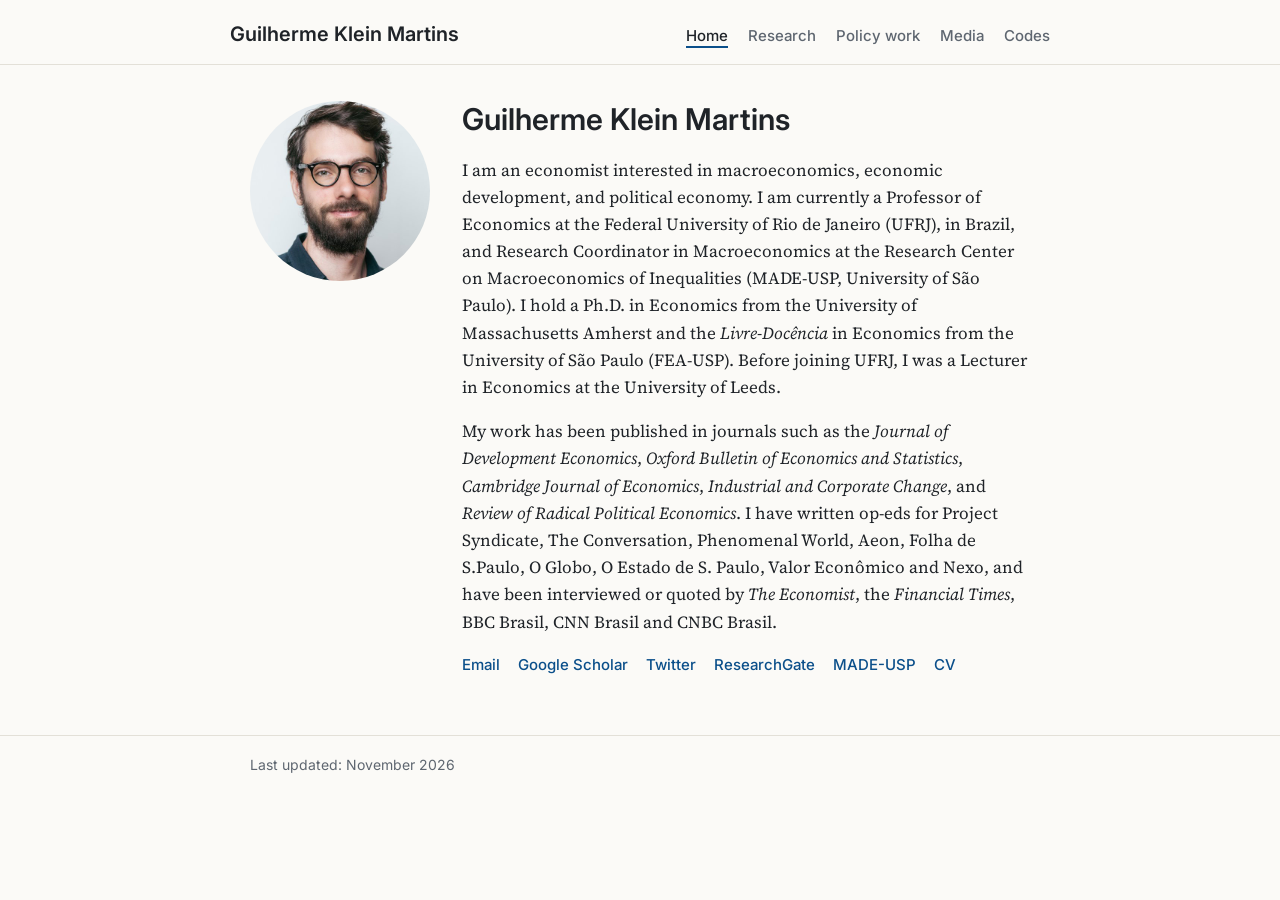
==== index.html @ a1e298c2 "Create personal website Co-Authored-By: Claude Opus 5.5 <noreply@anthropic.com> Claude-Session: http" ====
<!doctype html>
<html lang="en">
<head>
<meta charset="utf-8">
<meta name="viewport" content="width=device-width, initial-scale=1">
<title>Guilherme Klein Martins</title>
<meta name="description" content="Guilherme Klein Martins, economist. Professor of Economics at UFRJ and researcher at MADE-USP.">
<link rel="preconnect" href="https://fonts.googleapis.com">
<link rel="stylesheet" href="https://fonts.googleapis.com/css2?family=Inter:wght@400;500;600&family=Source+Serif+4:ital,wght@0,400;0,600;1,400&display=swap">
<link rel="stylesheet" href="style.css">
</head>
<body>
<header><div class="wrap top"><a class="name" href="index.html">Guilherme Klein Martins</a><nav><a href="index.html" class="on">Home</a><a href="research.html">Research</a><a href="policy.html">Policy work</a><a href="media.html">Media</a><a href="codes.html">Codes</a></nav></div></header>
<main><div class="wrap">
<div class="intro">
<img class="photo" src="photo.jpg" alt="Guilherme Klein Martins" onerror="this.style.display='none'">
<div>
<h1>Guilherme Klein Martins</h1>
<p>I am an economist interested in macroeconomics, economic development, and political economy. I am currently a Professor of Economics at the Federal University of Rio de Janeiro (UFRJ), in Brazil, and Research Coordinator in Macroeconomics at the Research Center on Macroeconomics of Inequalities (MADE-USP, University of São Paulo). I hold a Ph.D. in Economics from the University of Massachusetts Amherst and the <em>Livre-Docência</em> in Economics from the University of São Paulo (FEA-USP). Before joining UFRJ, I was a Lecturer in Economics at the University of Leeds.</p>
<p>My work has been published in journals such as the <em>Journal of Development Economics</em>, <em>Oxford Bulletin of Economics and Statistics</em>, <em>Cambridge Journal of Economics</em>, <em>Industrial and Corporate Change</em>, and <em>Review of Radical Political Economics</em>. I have written op-eds for Project Syndicate, The Conversation, Phenomenal World, Aeon, Folha de S.Paulo, O Globo, O Estado de S. Paulo, Valor Econômico and Nexo, and have been interviewed or quoted by <em>The Economist</em>, the <em>Financial Times</em>, BBC Brasil, CNN Brasil and CNBC Brasil.</p>
<div class="links">
<a href="mailto:guilherme.klein.martins@gmail.com">Email</a>
<a href="https://scholar.google.com/citations?user=_FDP_68AAAAJ">Google Scholar</a>
<a href="https://twitter.com/GuilhermeKlei11">Twitter</a>
<a href="https://www.researchgate.net/profile/Guilherme-Martins-44">ResearchGate</a>
<a href="https://madeusp.com.br/pessoas/guilherme-klein-martins/">MADE-USP</a>
<a href="https://drive.google.com/file/d/14YvDI-gSdBtUOQLkv0K410p8U2Zc8c98/view?usp=share_link">CV</a>
</div>
</div>
</div>
</div></main>
<footer><div class="wrap">Last updated: November 2026</div></footer>
</body>
</html>
---- style.css ----
:root{--bg:#fbfaf7;--text:#1f2328;--muted:#5e6670;--accent:#0b4f8a;--rule:#e3e0d8;--card:#ffffff}
@media (prefers-color-scheme:dark){:root{--bg:#14171a;--text:#e6e6e3;--muted:#a1a8b0;--accent:#7cb7ef;--rule:#2b3036;--card:#1b1f23}}
*{box-sizing:border-box}
html{-webkit-text-size-adjust:100%}
body{margin:0;background:var(--bg);color:var(--text);font:17px/1.6 "Source Serif 4",Georgia,serif}
a{color:var(--accent);text-decoration:none}
a:hover{text-decoration:underline}
header{border-bottom:1px solid var(--rule)}
.wrap{max-width:820px;margin:0 auto;padding:0 20px}
.top{display:flex;flex-wrap:wrap;align-items:baseline;justify-content:space-between;gap:8px 24px;padding:22px 0 16px}
.name{font:600 20px/1.2 "Inter",system-ui,sans-serif;color:var(--text)}
nav{display:flex;flex-wrap:wrap;gap:4px 20px;font:500 15px/1.4 "Inter",system-ui,sans-serif}
nav a{color:var(--muted)}
nav a.on{color:var(--text);border-bottom:2px solid var(--accent)}
main{padding:36px 0 60px}
h1{font:600 30px/1.25 "Inter",system-ui,sans-serif;margin:0 0 18px}
h2{font:600 19px/1.3 "Inter",system-ui,sans-serif;margin:40px 0 14px;padding-bottom:6px;border-bottom:1px solid var(--rule)}
h3{font:600 15px/1.3 "Inter",system-ui,sans-serif;text-transform:uppercase;letter-spacing:.04em;color:var(--muted);margin:28px 0 10px}
.intro{display:flex;gap:32px;align-items:flex-start}
.intro>div{flex:1;min-width:0}
.photo{flex:0 0 180px;width:180px;height:180px;border-radius:50%;object-fit:cover}
@media (max-width:640px){.intro{flex-direction:column}.photo{flex-basis:auto;width:130px;height:130px}}
.links{display:flex;flex-wrap:wrap;gap:8px 18px;margin-top:18px;font:500 15px/1.4 "Inter",system-ui,sans-serif}
ul.pubs{list-style:none;margin:0;padding:0}
ul.pubs li{margin:0 0 16px;padding-left:0}
.t{font-weight:600}
.meta{color:var(--muted)}
.tag{display:inline-block;font:600 12px/1 "Inter",system-ui,sans-serif;color:var(--accent);border:1px solid var(--rule);border-radius:4px;padding:3px 6px;margin-right:6px;vertical-align:2px}
footer{border-top:1px solid var(--rule);color:var(--muted);font:14px/1.5 "Inter",system-ui,sans-serif;padding:18px 0 30px}
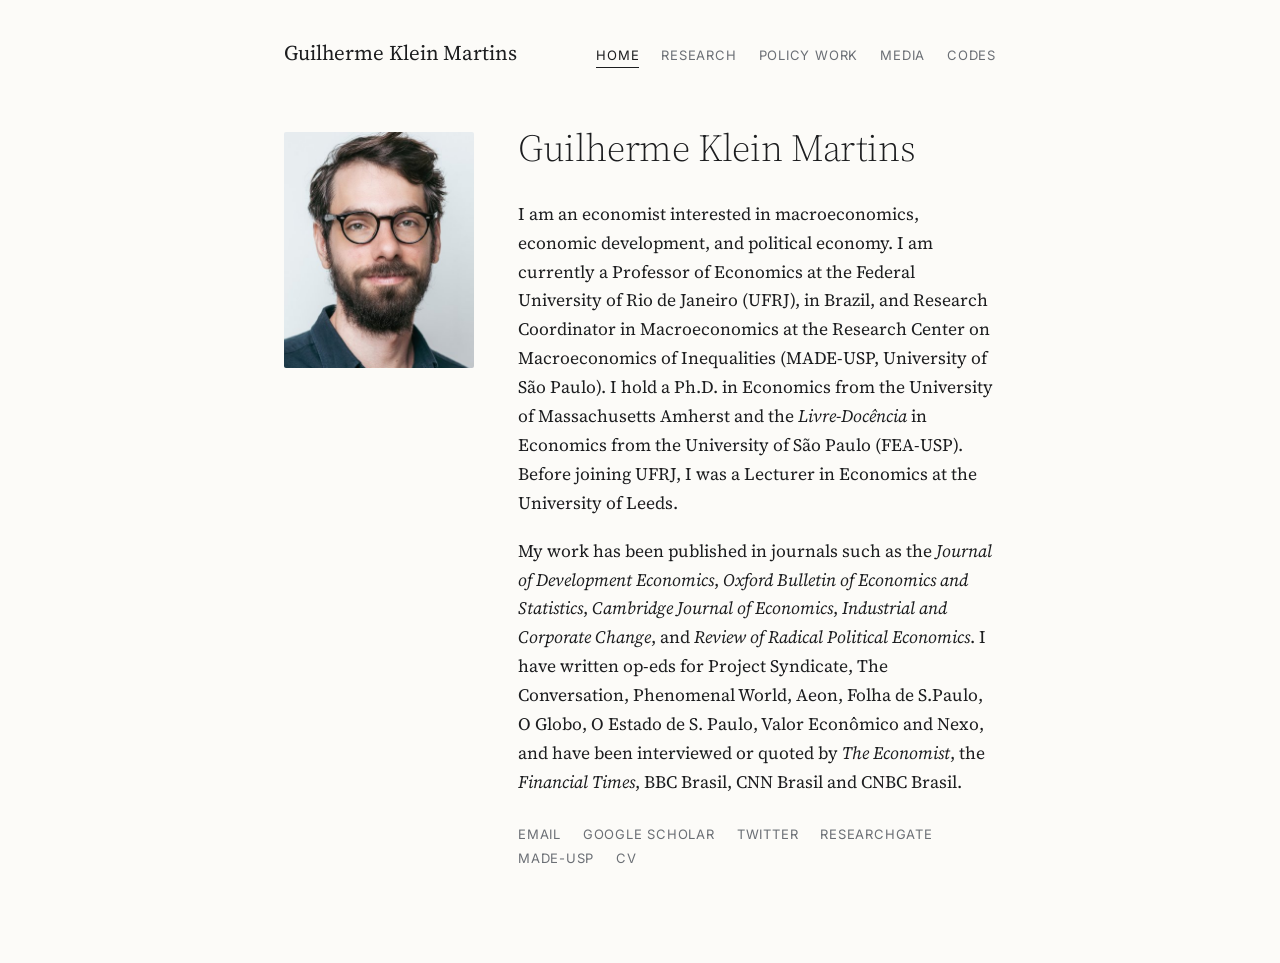
==== commit c58541ce: "Refine design and remove last-updated footer Co-Authored-By: Claude Opus 5.5 <noreply@anthropic.com>" ====
--- a/index.html
+++ b/index.html
@@ -6,7 +6,7 @@
 <title>Guilherme Klein Martins</title>
 <meta name="description" content="Guilherme Klein Martins, economist. Professor of Economics at UFRJ and researcher at MADE-USP.">
 <link rel="preconnect" href="https://fonts.googleapis.com">
-<link rel="stylesheet" href="https://fonts.googleapis.com/css2?family=Inter:wght@400;500;600&family=Source+Serif+4:ital,wght@0,400;0,600;1,400&display=swap">
+<link rel="stylesheet" href="https://fonts.googleapis.com/css2?family=Inter:wght@400;500&family=Source+Serif+4:ital,opsz,wght@0,8..60,300..600;1,8..60,300..600&display=swap">
 <link rel="stylesheet" href="style.css">
 </head>
 <body>
@@ -29,6 +29,5 @@
 </div>
 </div>
 </div></main>
-<footer><div class="wrap">Last updated: November 2026</div></footer>
 </body>
 </html>
--- a/style.css
+++ b/style.css
@@ -1,29 +1,32 @@
-:root{--bg:#fbfaf7;--text:#1f2328;--muted:#5e6670;--accent:#0b4f8a;--rule:#e3e0d8;--card:#ffffff}
-@media (prefers-color-scheme:dark){:root{--bg:#14171a;--text:#e6e6e3;--muted:#a1a8b0;--accent:#7cb7ef;--rule:#2b3036;--card:#1b1f23}}
+:root{--bg:#fcfbf8;--text:#1c1d1f;--muted:#6b6f75;--faint:#9a9ea4;--accent:#1d4f7a;--rule:#e6e3dc}
+@media (prefers-color-scheme:dark){:root{--bg:#121416;--text:#e4e3df;--muted:#9fa5ab;--faint:#757b82;--accent:#8fbbe3;--rule:#2a2e33}}
 *{box-sizing:border-box}
 html{-webkit-text-size-adjust:100%}
-body{margin:0;background:var(--bg);color:var(--text);font:17px/1.6 "Source Serif 4",Georgia,serif}
-a{color:var(--accent);text-decoration:none}
-a:hover{text-decoration:underline}
-header{border-bottom:1px solid var(--rule)}
-.wrap{max-width:820px;margin:0 auto;padding:0 20px}
-.top{display:flex;flex-wrap:wrap;align-items:baseline;justify-content:space-between;gap:8px 24px;padding:22px 0 16px}
-.name{font:600 20px/1.2 "Inter",system-ui,sans-serif;color:var(--text)}
-nav{display:flex;flex-wrap:wrap;gap:4px 20px;font:500 15px/1.4 "Inter",system-ui,sans-serif}
-nav a{color:var(--muted)}
-nav a.on{color:var(--text);border-bottom:2px solid var(--accent)}
-main{padding:36px 0 60px}
-h1{font:600 30px/1.25 "Inter",system-ui,sans-serif;margin:0 0 18px}
-h2{font:600 19px/1.3 "Inter",system-ui,sans-serif;margin:40px 0 14px;padding-bottom:6px;border-bottom:1px solid var(--rule)}
-h3{font:600 15px/1.3 "Inter",system-ui,sans-serif;text-transform:uppercase;letter-spacing:.04em;color:var(--muted);margin:28px 0 10px}
-.intro{display:flex;gap:32px;align-items:flex-start}
+body{margin:0;background:var(--bg);color:var(--text);font:400 17.5px/1.65 "Source Serif 4",Georgia,serif;font-optical-sizing:auto;-webkit-font-smoothing:antialiased}
+a{color:inherit;text-decoration:underline;text-decoration-color:var(--rule);text-decoration-thickness:1px;text-underline-offset:3px;transition:color .15s,text-decoration-color .15s}
+a:hover{color:var(--accent);text-decoration-color:currentColor}
+.wrap{max-width:760px;margin:0 auto;padding:0 24px}
+header .top{display:flex;flex-wrap:wrap;align-items:baseline;justify-content:space-between;gap:10px 28px;padding-top:40px}
+.name{font:400 21px/1.2 "Source Serif 4",Georgia,serif;letter-spacing:-.005em;text-decoration:none}
+nav{display:flex;flex-wrap:wrap;gap:4px 22px;font:400 13px/1.4 "Inter",system-ui,sans-serif;letter-spacing:.06em;text-transform:uppercase}
+nav a{color:var(--muted);text-decoration:none;padding-bottom:3px;border-bottom:1px solid transparent}
+nav a:hover{color:var(--text)}
+nav a.on{color:var(--text);border-bottom-color:var(--text)}
+main{padding:64px 0 96px}
+h1{font:300 38px/1.2 "Source Serif 4",Georgia,serif;letter-spacing:-.01em;margin:0 0 28px}
+h2{font:500 12px/1.4 "Inter",system-ui,sans-serif;letter-spacing:.14em;text-transform:uppercase;color:var(--muted);margin:56px 0 22px}
+h2:first-of-type{margin-top:40px}
+p{margin:0 0 1.1em}
+em{font-style:italic}
+.intro{display:flex;gap:44px;align-items:flex-start}
 .intro>div{flex:1;min-width:0}
-.photo{flex:0 0 180px;width:180px;height:180px;border-radius:50%;object-fit:cover}
-@media (max-width:640px){.intro{flex-direction:column}.photo{flex-basis:auto;width:130px;height:130px}}
-.links{display:flex;flex-wrap:wrap;gap:8px 18px;margin-top:18px;font:500 15px/1.4 "Inter",system-ui,sans-serif}
+.intro h1{margin-top:-6px}
+.photo{flex:0 0 190px;width:190px;height:236px;border-radius:2px;object-fit:cover;object-position:50% 20%}
+@media (max-width:680px){.intro{flex-direction:column;gap:28px}.photo{flex-basis:auto;width:150px;height:186px}h1{font-size:32px}main{padding-top:44px}header .top{padding-top:28px}}
+.links{display:flex;flex-wrap:wrap;gap:6px 22px;margin-top:28px;font:400 13px/1.4 "Inter",system-ui,sans-serif;letter-spacing:.06em;text-transform:uppercase}
+.links a{color:var(--muted);text-decoration:none}
+.links a:hover{color:var(--accent)}
 ul.pubs{list-style:none;margin:0;padding:0}
-ul.pubs li{margin:0 0 16px;padding-left:0}
-.t{font-weight:600}
-.meta{color:var(--muted)}
-.tag{display:inline-block;font:600 12px/1 "Inter",system-ui,sans-serif;color:var(--accent);border:1px solid var(--rule);border-radius:4px;padding:3px 6px;margin-right:6px;vertical-align:2px}
-footer{border-top:1px solid var(--rule);color:var(--muted);font:14px/1.5 "Inter",system-ui,sans-serif;padding:18px 0 30px}
+ul.pubs li{margin:0 0 20px}
+.t{font-weight:400}
+.meta{display:inline-block;margin-top:2px;color:var(--muted);font-size:15.5px;line-height:1.55}
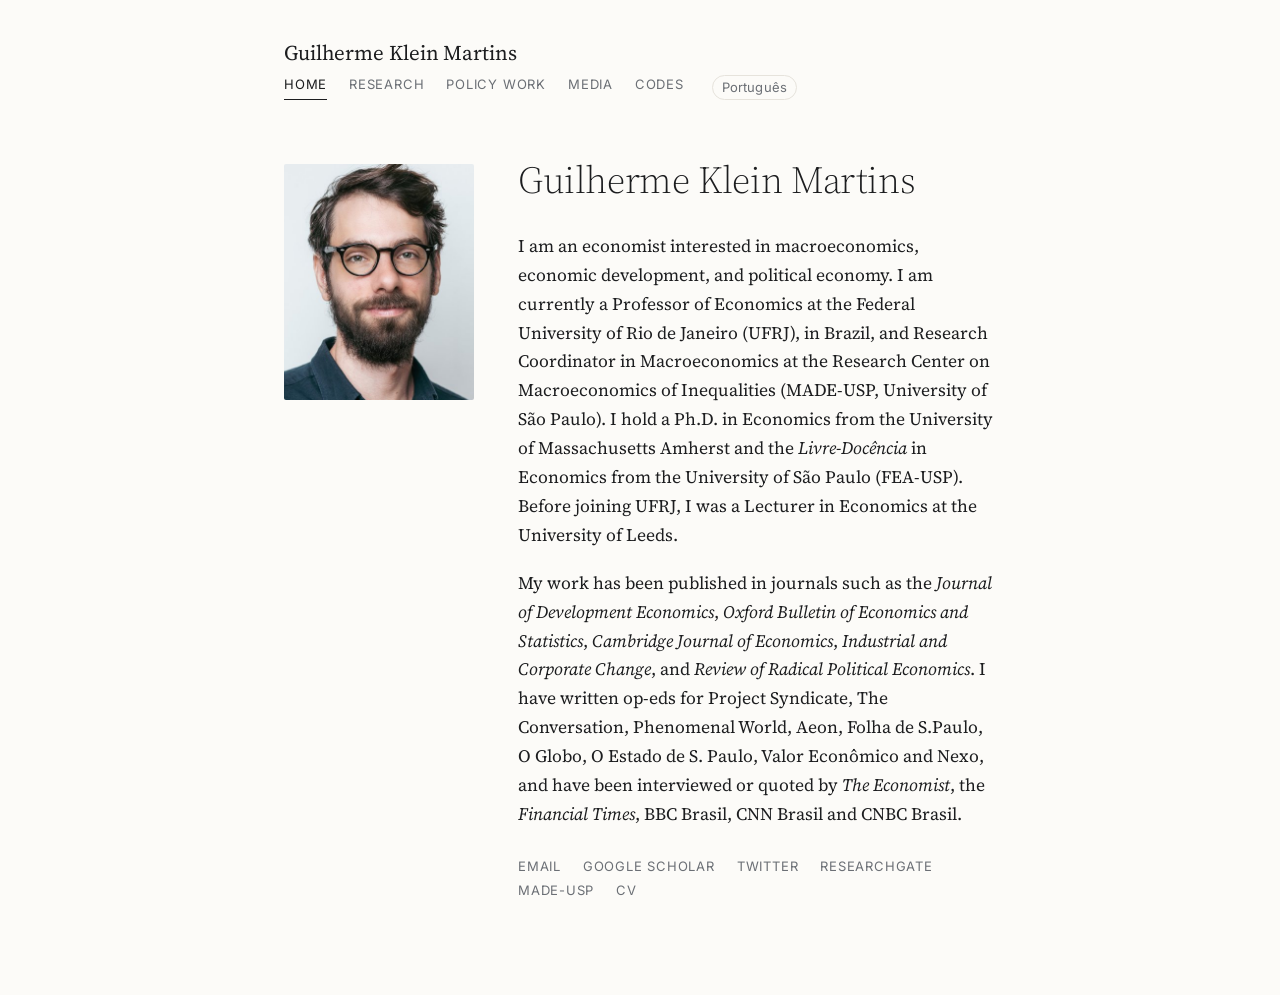
==== commit 5c76cfde: "Add Portuguese version with language toggle Co-Authored-By: Claude Opus 5.5 <noreply@anthropic.com> " ====
--- a/index.html
+++ b/index.html
@@ -7,10 +7,10 @@
 <meta name="description" content="Guilherme Klein Martins, economist. Professor of Economics at UFRJ and researcher at MADE-USP.">
 <link rel="preconnect" href="https://fonts.googleapis.com">
 <link rel="stylesheet" href="https://fonts.googleapis.com/css2?family=Inter:wght@400;500&family=Source+Serif+4:ital,opsz,wght@0,8..60,300..600;1,8..60,300..600&display=swap">
-<link rel="stylesheet" href="style.css">
+<link rel="stylesheet" href="style.css?v=3">
 </head>
 <body>
-<header><div class="wrap top"><a class="name" href="index.html">Guilherme Klein Martins</a><nav><a href="index.html" class="on">Home</a><a href="research.html">Research</a><a href="policy.html">Policy work</a><a href="media.html">Media</a><a href="codes.html">Codes</a></nav></div></header>
+<header><div class="wrap top"><a class="name" href="index.html">Guilherme Klein Martins</a><nav><a href="index.html" class="on">Home</a><a href="research.html">Research</a><a href="policy.html">Policy work</a><a href="media.html">Media</a><a href="codes.html">Codes</a><a class="lang" href="pt/index.html">Português</a></nav></div></header>
 <main><div class="wrap">
 <div class="intro">
 <img class="photo" src="photo.jpg" alt="Guilherme Klein Martins" onerror="this.style.display='none'">
--- a/style.css
+++ b/style.css
@@ -30,3 +30,5 @@
 ul.pubs li{margin:0 0 20px}
 .t{font-weight:400}
 .meta{display:inline-block;margin-top:2px;color:var(--muted);font-size:15.5px;line-height:1.55}
+nav a.lang{margin-left:6px;padding:2px 9px 3px;border:1px solid var(--rule);border-radius:999px;color:var(--muted);text-transform:none;letter-spacing:.01em}
+nav a.lang:hover{border-color:var(--text);color:var(--text)}
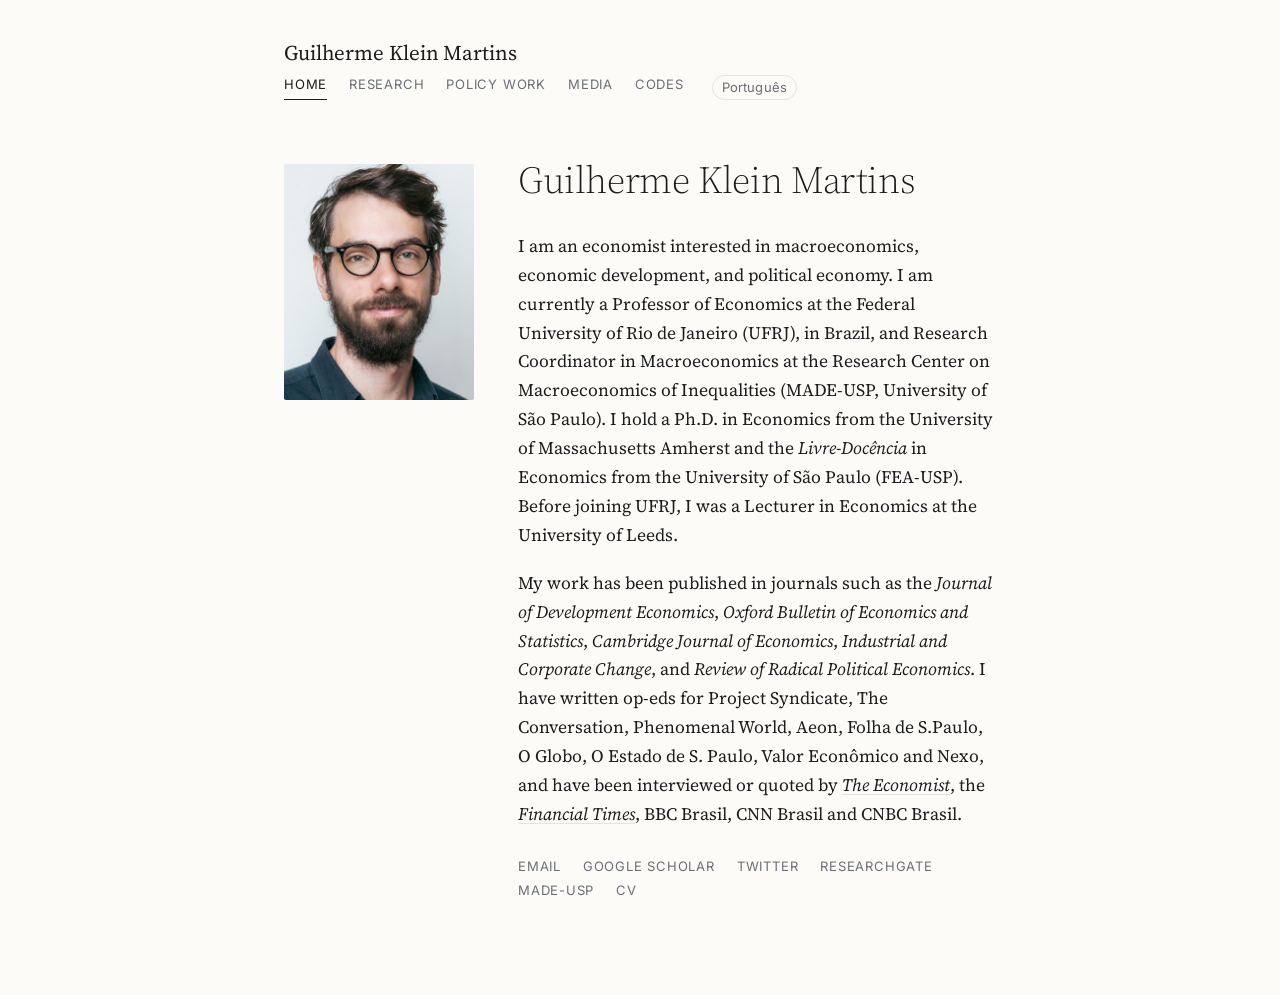
==== commit b82719a8: "Add The Economist coverage and link Economist/FT in bio Co-Authored-By: Claude Opus 5.5 <noreply@ant" ====
--- a/index.html
+++ b/index.html
@@ -17,7 +17,7 @@
 <div>
 <h1>Guilherme Klein Martins</h1>
 <p>I am an economist interested in macroeconomics, economic development, and political economy. I am currently a Professor of Economics at the Federal University of Rio de Janeiro (UFRJ), in Brazil, and Research Coordinator in Macroeconomics at the Research Center on Macroeconomics of Inequalities (MADE-USP, University of São Paulo). I hold a Ph.D. in Economics from the University of Massachusetts Amherst and the <em>Livre-Docência</em> in Economics from the University of São Paulo (FEA-USP). Before joining UFRJ, I was a Lecturer in Economics at the University of Leeds.</p>
-<p>My work has been published in journals such as the <em>Journal of Development Economics</em>, <em>Oxford Bulletin of Economics and Statistics</em>, <em>Cambridge Journal of Economics</em>, <em>Industrial and Corporate Change</em>, and <em>Review of Radical Political Economics</em>. I have written op-eds for Project Syndicate, The Conversation, Phenomenal World, Aeon, Folha de S.Paulo, O Globo, O Estado de S. Paulo, Valor Econômico and Nexo, and have been interviewed or quoted by <em>The Economist</em>, the <em>Financial Times</em>, BBC Brasil, CNN Brasil and CNBC Brasil.</p>
+<p>My work has been published in journals such as the <em>Journal of Development Economics</em>, <em>Oxford Bulletin of Economics and Statistics</em>, <em>Cambridge Journal of Economics</em>, <em>Industrial and Corporate Change</em>, and <em>Review of Radical Political Economics</em>. I have written op-eds for Project Syndicate, The Conversation, Phenomenal World, Aeon, Folha de S.Paulo, O Globo, O Estado de S. Paulo, Valor Econômico and Nexo, and have been interviewed or quoted by <a href="https://www.economist.com/the-americas/2026/10/15/brazils-gambling-wars-are-only-just-beginning"><em>The Economist</em></a>, the <a href="https://www.ft.com/content/3868b320-2c24-418e-b702-c86e2620e4a6"><em>Financial Times</em></a>, BBC Brasil, CNN Brasil and CNBC Brasil.</p>
 <div class="links">
 <a href="mailto:guilherme.klein.martins@gmail.com">Email</a>
 <a href="https://scholar.google.com/citations?user=_FDP_68AAAAJ">Google Scholar</a>
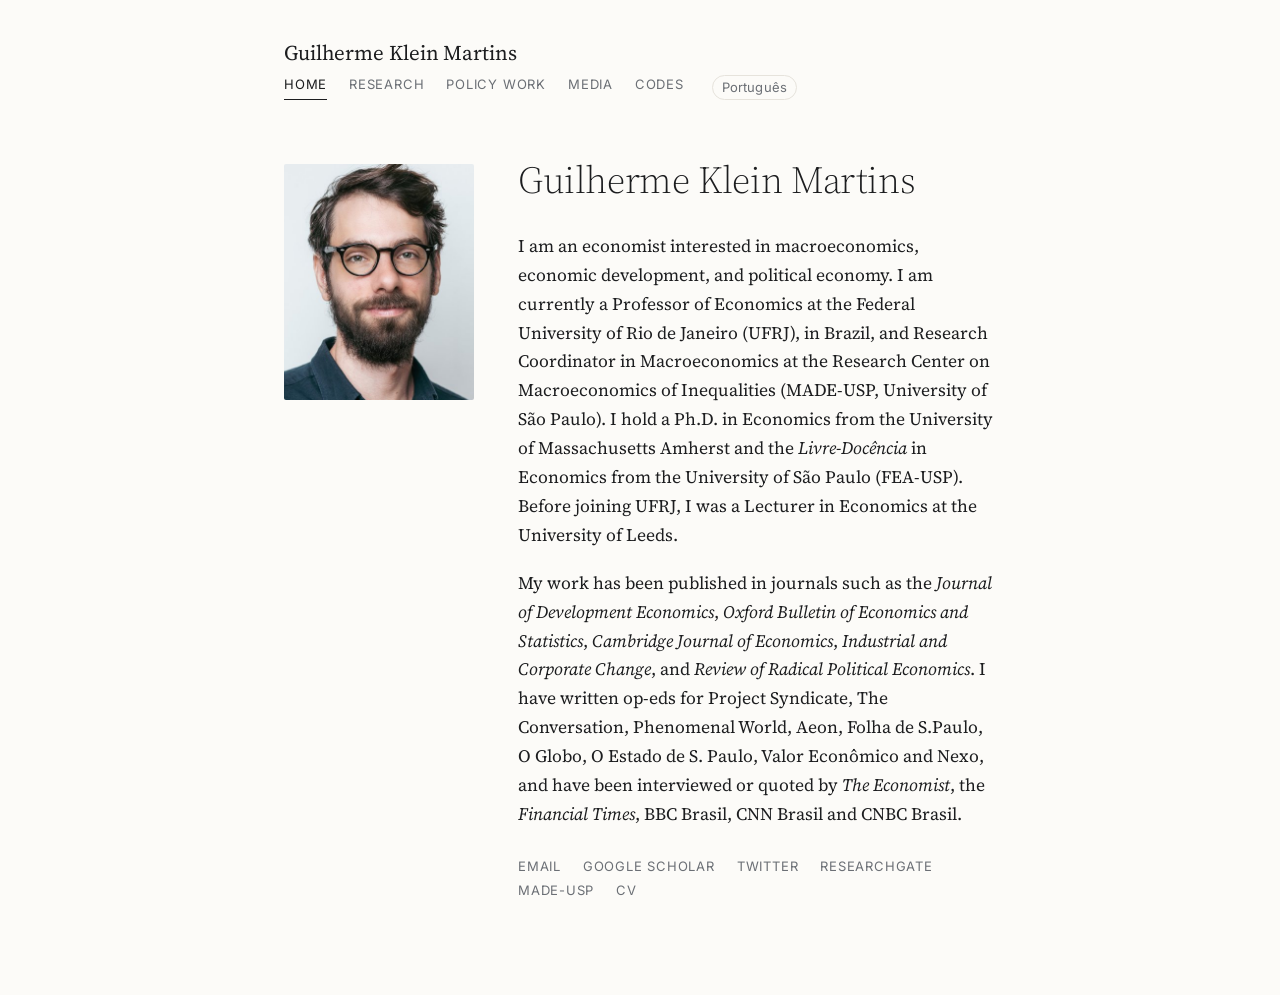
==== commit d838c899: "Remove Economist/FT links from bio Co-Authored-By: Claude Opus 5.5 <noreply@anthropic.com> Claude-Se" ====
--- a/index.html
+++ b/index.html
@@ -17,7 +17,7 @@
 <div>
 <h1>Guilherme Klein Martins</h1>
 <p>I am an economist interested in macroeconomics, economic development, and political economy. I am currently a Professor of Economics at the Federal University of Rio de Janeiro (UFRJ), in Brazil, and Research Coordinator in Macroeconomics at the Research Center on Macroeconomics of Inequalities (MADE-USP, University of São Paulo). I hold a Ph.D. in Economics from the University of Massachusetts Amherst and the <em>Livre-Docência</em> in Economics from the University of São Paulo (FEA-USP). Before joining UFRJ, I was a Lecturer in Economics at the University of Leeds.</p>
-<p>My work has been published in journals such as the <em>Journal of Development Economics</em>, <em>Oxford Bulletin of Economics and Statistics</em>, <em>Cambridge Journal of Economics</em>, <em>Industrial and Corporate Change</em>, and <em>Review of Radical Political Economics</em>. I have written op-eds for Project Syndicate, The Conversation, Phenomenal World, Aeon, Folha de S.Paulo, O Globo, O Estado de S. Paulo, Valor Econômico and Nexo, and have been interviewed or quoted by <a href="https://www.economist.com/the-americas/2026/10/15/brazils-gambling-wars-are-only-just-beginning"><em>The Economist</em></a>, the <a href="https://www.ft.com/content/3868b320-2c24-418e-b702-c86e2620e4a6"><em>Financial Times</em></a>, BBC Brasil, CNN Brasil and CNBC Brasil.</p>
+<p>My work has been published in journals such as the <em>Journal of Development Economics</em>, <em>Oxford Bulletin of Economics and Statistics</em>, <em>Cambridge Journal of Economics</em>, <em>Industrial and Corporate Change</em>, and <em>Review of Radical Political Economics</em>. I have written op-eds for Project Syndicate, The Conversation, Phenomenal World, Aeon, Folha de S.Paulo, O Globo, O Estado de S. Paulo, Valor Econômico and Nexo, and have been interviewed or quoted by <em>The Economist</em>, the <em>Financial Times</em>, BBC Brasil, CNN Brasil and CNBC Brasil.</p>
 <div class="links">
 <a href="mailto:guilherme.klein.martins@gmail.com">Email</a>
 <a href="https://scholar.google.com/citations?user=_FDP_68AAAAJ">Google Scholar</a>
